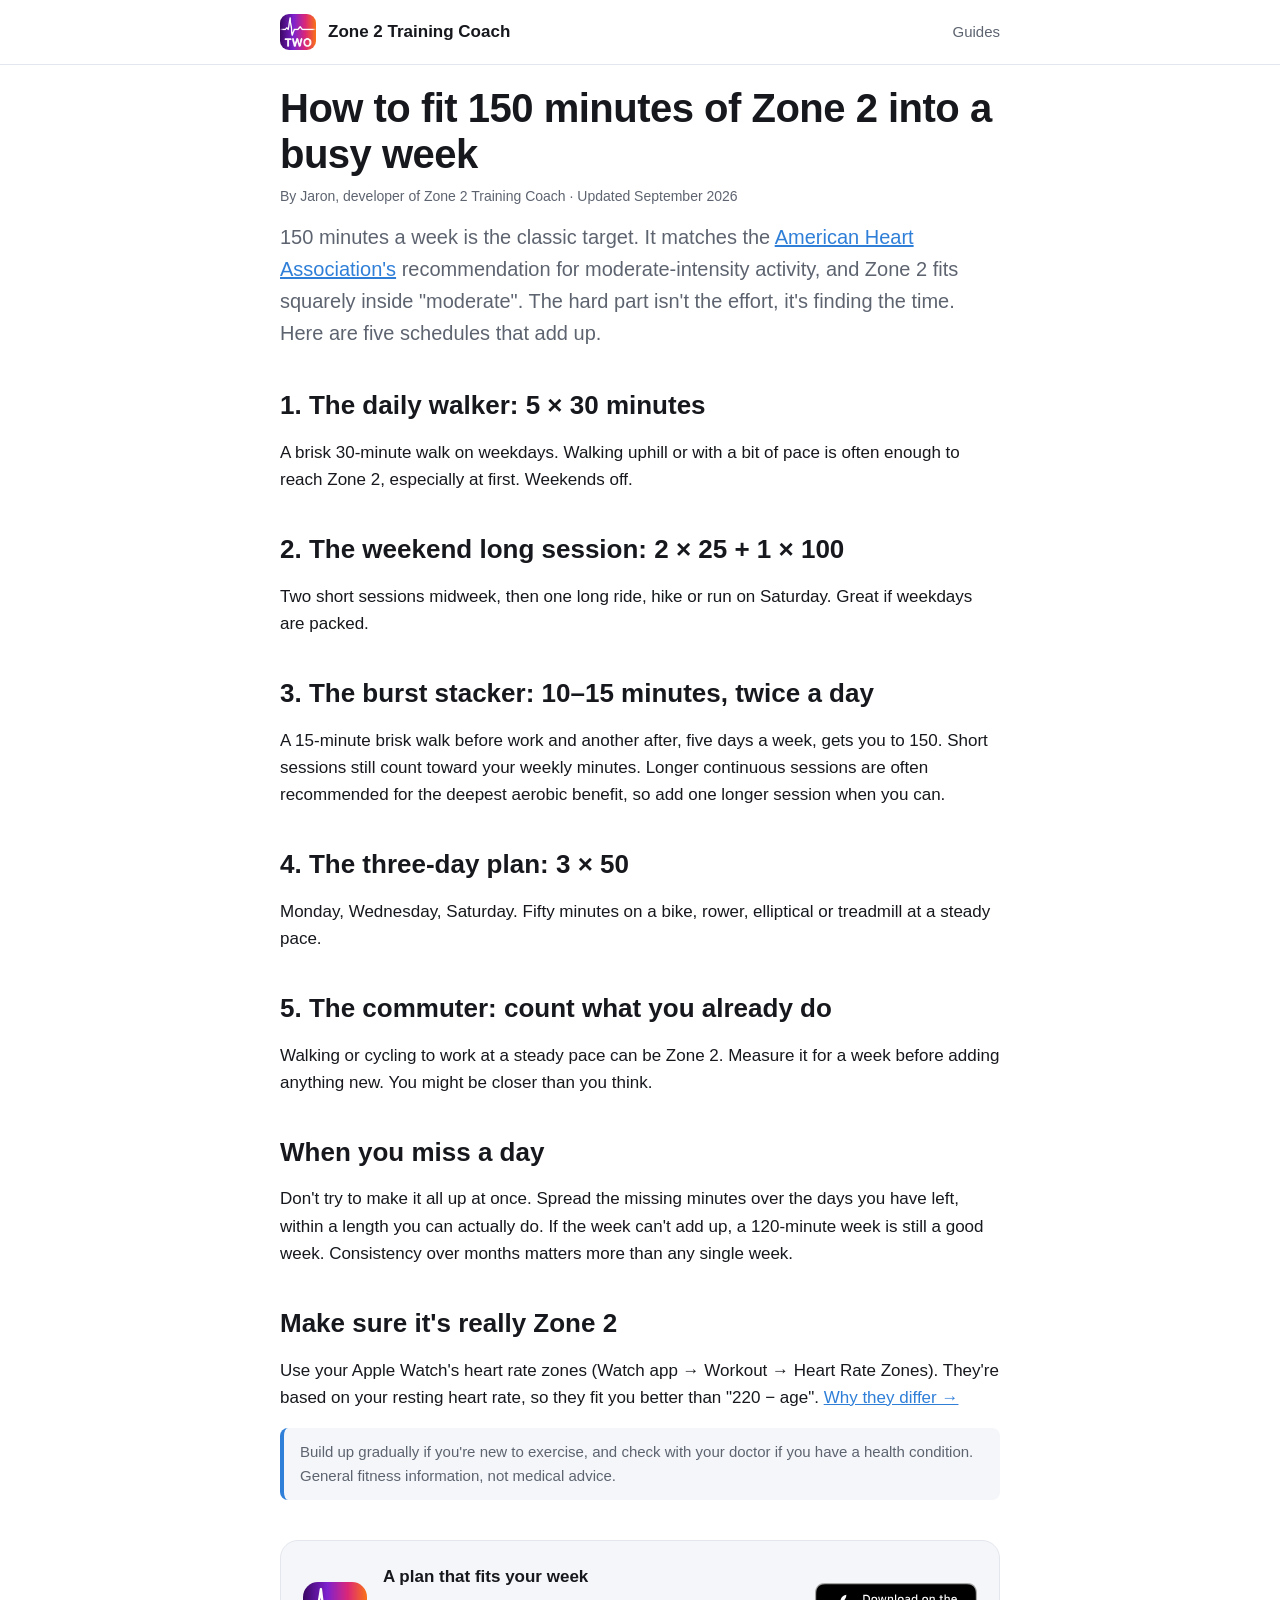
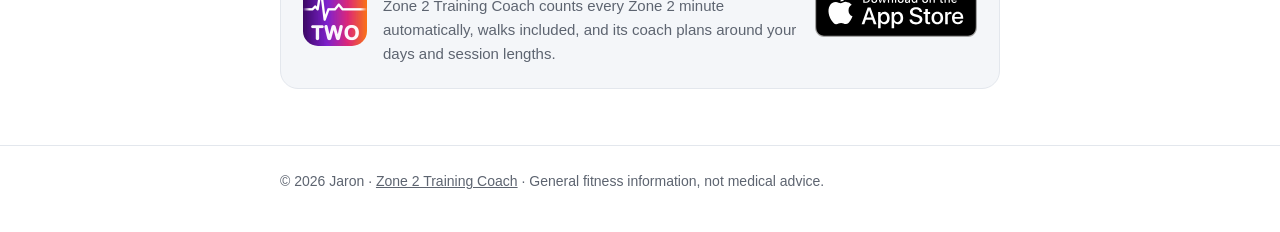
==== guides/150-minutes-zone-2-busy-week.html @ 153787e4 "Zone 2 Training Coach site: landing page and Zone 2 guides" ====
<!doctype html>
<html lang="en">
<head>
<meta charset="utf-8">
<meta name="viewport" content="width=device-width, initial-scale=1">
<title>How to fit 150 minutes of Zone 2 into a busy week | Zone 2 Training Coach</title>
<meta name="description" content="Five realistic weekly schedules that add up to 150 minutes of Zone 2 cardio: short bursts, a long weekend session, walks that count, and what to do when you miss a day.">
<meta name="apple-itunes-app" content="app-id=6762536918">
<link rel="canonical" href="https://jaronapp.github.io/zone2coach/guides/150-minutes-zone-2-busy-week.html">
<link rel="icon" href="../icon.jpg">
<link rel="stylesheet" href="../style.css">
</head>
<body>
<header class="site"><div class="wrap">
  <img src="../icon.jpg" alt=""><a class="brand" href="../">Zone 2 Training Coach</a>
  <nav><a href="../#guides">Guides</a></nav>
</div></header>
<main class="wrap">
<article>
<h1>How to fit 150 minutes of Zone 2 into a busy week</h1>
<p class="byline">By Jaron, developer of Zone 2 Training Coach · Updated September 2026</p>

<p class="lead">150 minutes a week is the classic target. It matches the <a href="https://www.heart.org/en/healthy-living/fitness/fitness-basics/aha-recs-for-physical-activity-in-adults">American Heart Association's</a> recommendation for moderate-intensity activity, and Zone 2 fits squarely inside "moderate". The hard part isn't the effort, it's finding the time. Here are five schedules that add up.</p>

<h2>1. The daily walker: 5 × 30 minutes</h2>
<p>A brisk 30-minute walk on weekdays. Walking uphill or with a bit of pace is often enough to reach Zone 2, especially at first. Weekends off.</p>

<h2>2. The weekend long session: 2 × 25 + 1 × 100</h2>
<p>Two short sessions midweek, then one long ride, hike or run on Saturday. Great if weekdays are packed.</p>

<h2>3. The burst stacker: 10–15 minutes, twice a day</h2>
<p>A 15-minute brisk walk before work and another after, five days a week, gets you to 150. Short sessions still count toward your weekly minutes. Longer continuous sessions are often recommended for the deepest aerobic benefit, so add one longer session when you can.</p>

<h2>4. The three-day plan: 3 × 50</h2>
<p>Monday, Wednesday, Saturday. Fifty minutes on a bike, rower, elliptical or treadmill at a steady pace.</p>

<h2>5. The commuter: count what you already do</h2>
<p>Walking or cycling to work at a steady pace can be Zone 2. Measure it for a week before adding anything new. You might be closer than you think.</p>

<h2>When you miss a day</h2>
<p>Don't try to make it all up at once. Spread the missing minutes over the days you have left, within a length you can actually do. If the week can't add up, a 120-minute week is still a good week. Consistency over months matters more than any single week.</p>

<h2>Make sure it's really Zone 2</h2>
<p>Use your Apple Watch's heart rate zones (Watch app → Workout → Heart Rate Zones). They're based on your resting heart rate, so they fit you better than "220 − age". <a href="apple-watch-zone-2-heart-rate.html">Why they differ →</a></p>
<p class="note">Build up gradually if you're new to exercise, and check with your doctor if you have a health condition. General fitness information, not medical advice.</p>

<div class="cta">
  <img class="icon" src="../icon.jpg" alt="">
  <div><strong>A plan that fits your week</strong><p>Zone 2 Training Coach counts every Zone 2 minute automatically, walks included, and its coach plans around your days and session lengths.</p></div>
  <a class="badge" href="https://apps.apple.com/app/id6762536918"><img src="../app-store-badge.svg" alt="Download on the App Store"></a>
</div>
</article>
</main>
<footer><div class="wrap">© 2026 Jaron · <a href="../">Zone 2 Training Coach</a> · General fitness information, not medical advice.</div></footer>
</body>
</html>
---- style.css ----
:root {
  --bg: #ffffff; --fg: #16181d; --muted: #5d6470; --card: #f4f6f9; --line: #e3e7ed;
  --accent: #2f7fd8; --z1: #8e5bd1; --z2: #2f7fd8; --z3: #3aa65b; --z4: #e58a2e; --z5: #d9453d;
}
@media (prefers-color-scheme: dark) {
  :root { --bg: #0d0f13; --fg: #eef1f6; --muted: #9aa3b2; --card: #171a21; --line: #262b35; --accent: #5ea4f0; }
}
* { box-sizing: border-box; }
body { margin: 0; background: var(--bg); color: var(--fg);
  font: 17px/1.6 -apple-system, BlinkMacSystemFont, "SF Pro Text", "Helvetica Neue", Arial, sans-serif; }
a { color: var(--accent); }
.wrap { max-width: 760px; margin: 0 auto; padding: 0 20px; }
header.site { border-bottom: 1px solid var(--line); }
header.site .wrap { display: flex; align-items: center; gap: 12px; height: 64px; }
header.site img { width: 36px; height: 36px; border-radius: 9px; }
header.site a.brand { color: var(--fg); text-decoration: none; font-weight: 700; }
header.site nav { margin-left: auto; font-size: 15px; }
header.site nav a { color: var(--muted); text-decoration: none; margin-left: 16px; }
.hero { padding: 56px 0 32px; }
.hero img.icon { width: 96px; height: 96px; border-radius: 22px; box-shadow: 0 6px 24px rgba(0,0,0,.18); }
h1 { font-size: 40px; line-height: 1.15; margin: 20px 0 12px; letter-spacing: -0.5px; }
h2 { font-size: 26px; line-height: 1.25; margin: 40px 0 10px; }
h3 { font-size: 20px; margin: 28px 0 6px; }
.lead { font-size: 20px; color: var(--muted); margin: 0 0 24px; }
.badge img { height: 54px; }
.cards { display: grid; grid-template-columns: repeat(auto-fit, minmax(220px, 1fr)); gap: 14px; margin: 24px 0; }
.card { background: var(--card); border: 1px solid var(--line); border-radius: 16px; padding: 18px; }
.card h3 { margin: 0 0 6px; font-size: 18px; }
.card p { margin: 0; color: var(--muted); font-size: 15px; }
.guides a.card { display: block; color: var(--fg); text-decoration: none; }
.guides a.card:hover { border-color: var(--accent); }
table { border-collapse: collapse; width: 100%; margin: 14px 0 22px; font-size: 15px; }
th, td { border-bottom: 1px solid var(--line); padding: 8px 10px; text-align: left; }
th { color: var(--muted); font-weight: 600; }
.note { background: var(--card); border-left: 4px solid var(--accent); padding: 12px 16px; border-radius: 8px; color: var(--muted); font-size: 15px; }
.zonebar { display: flex; height: 12px; border-radius: 6px; overflow: hidden; margin: 12px 0; }
.zonebar span:nth-child(1){background:var(--z1)} .zonebar span:nth-child(2){background:var(--z2)}
.zonebar span:nth-child(3){background:var(--z3)} .zonebar span:nth-child(4){background:var(--z4)}
.zonebar span:nth-child(5){background:var(--z5)}
.zonebar span { flex: 1; }
.cta { background: var(--card); border: 1px solid var(--line); border-radius: 18px; padding: 22px; margin: 40px 0; display: flex; gap: 16px; align-items: center; flex-wrap: wrap; }
.cta img.icon { width: 64px; height: 64px; border-radius: 15px; }
.cta div { flex: 1; min-width: 220px; }
.cta p { margin: 4px 0 0; color: var(--muted); font-size: 15px; }
.byline { color: var(--muted); font-size: 14px; margin-top: -4px; }
footer { border-top: 1px solid var(--line); margin-top: 56px; padding: 24px 0 40px; color: var(--muted); font-size: 14px; }
footer a { color: var(--muted); }
@media (max-width: 520px) { h1 { font-size: 32px; } .lead { font-size: 18px; } }
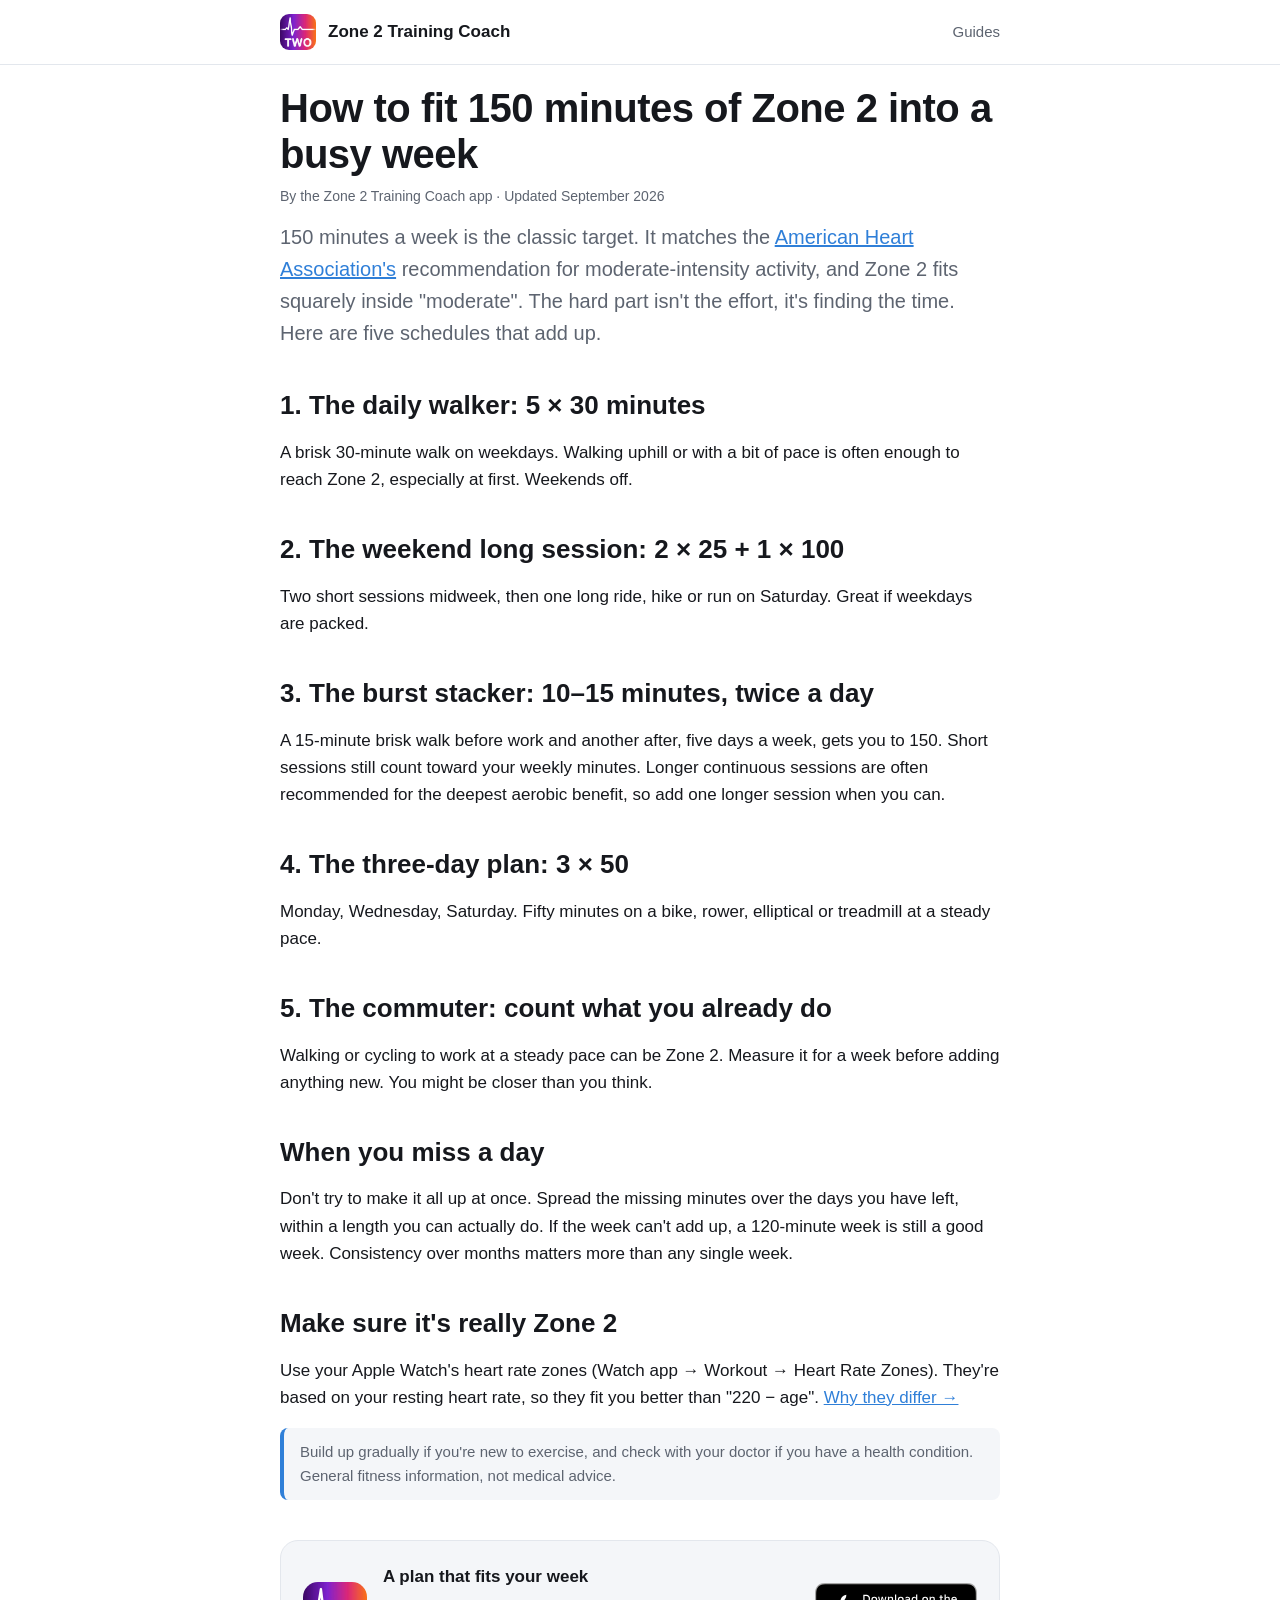
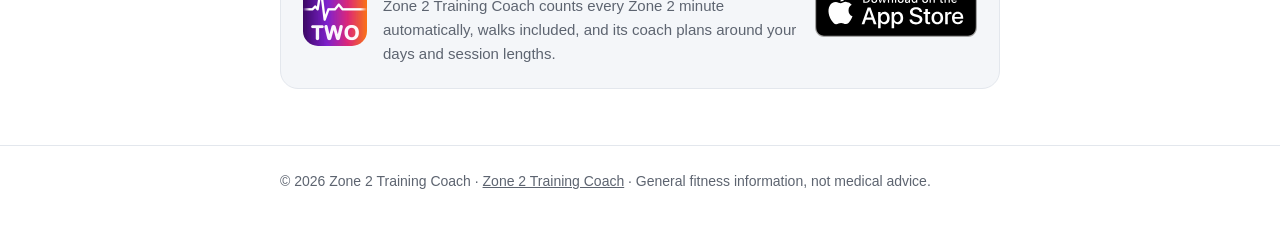
==== commit 4d8fa242: "Remove personal name from site" ====
--- a/guides/150-minutes-zone-2-busy-week.html
+++ b/guides/150-minutes-zone-2-busy-week.html
@@ -18,7 +18,7 @@
 <main class="wrap">
 <article>
 <h1>How to fit 150 minutes of Zone 2 into a busy week</h1>
-<p class="byline">By Jaron, developer of Zone 2 Training Coach · Updated September 2026</p>
+<p class="byline">By the Zone 2 Training Coach app · Updated September 2026</p>
 
 <p class="lead">150 minutes a week is the classic target. It matches the <a href="https://www.heart.org/en/healthy-living/fitness/fitness-basics/aha-recs-for-physical-activity-in-adults">American Heart Association's</a> recommendation for moderate-intensity activity, and Zone 2 fits squarely inside "moderate". The hard part isn't the effort, it's finding the time. Here are five schedules that add up.</p>
 
@@ -51,6 +51,6 @@
 </div>
 </article>
 </main>
-<footer><div class="wrap">© 2026 Jaron · <a href="../">Zone 2 Training Coach</a> · General fitness information, not medical advice.</div></footer>
+<footer><div class="wrap">© 2026 Zone 2 Training Coach · <a href="../">Zone 2 Training Coach</a> · General fitness information, not medical advice.</div></footer>
 </body>
 </html>
